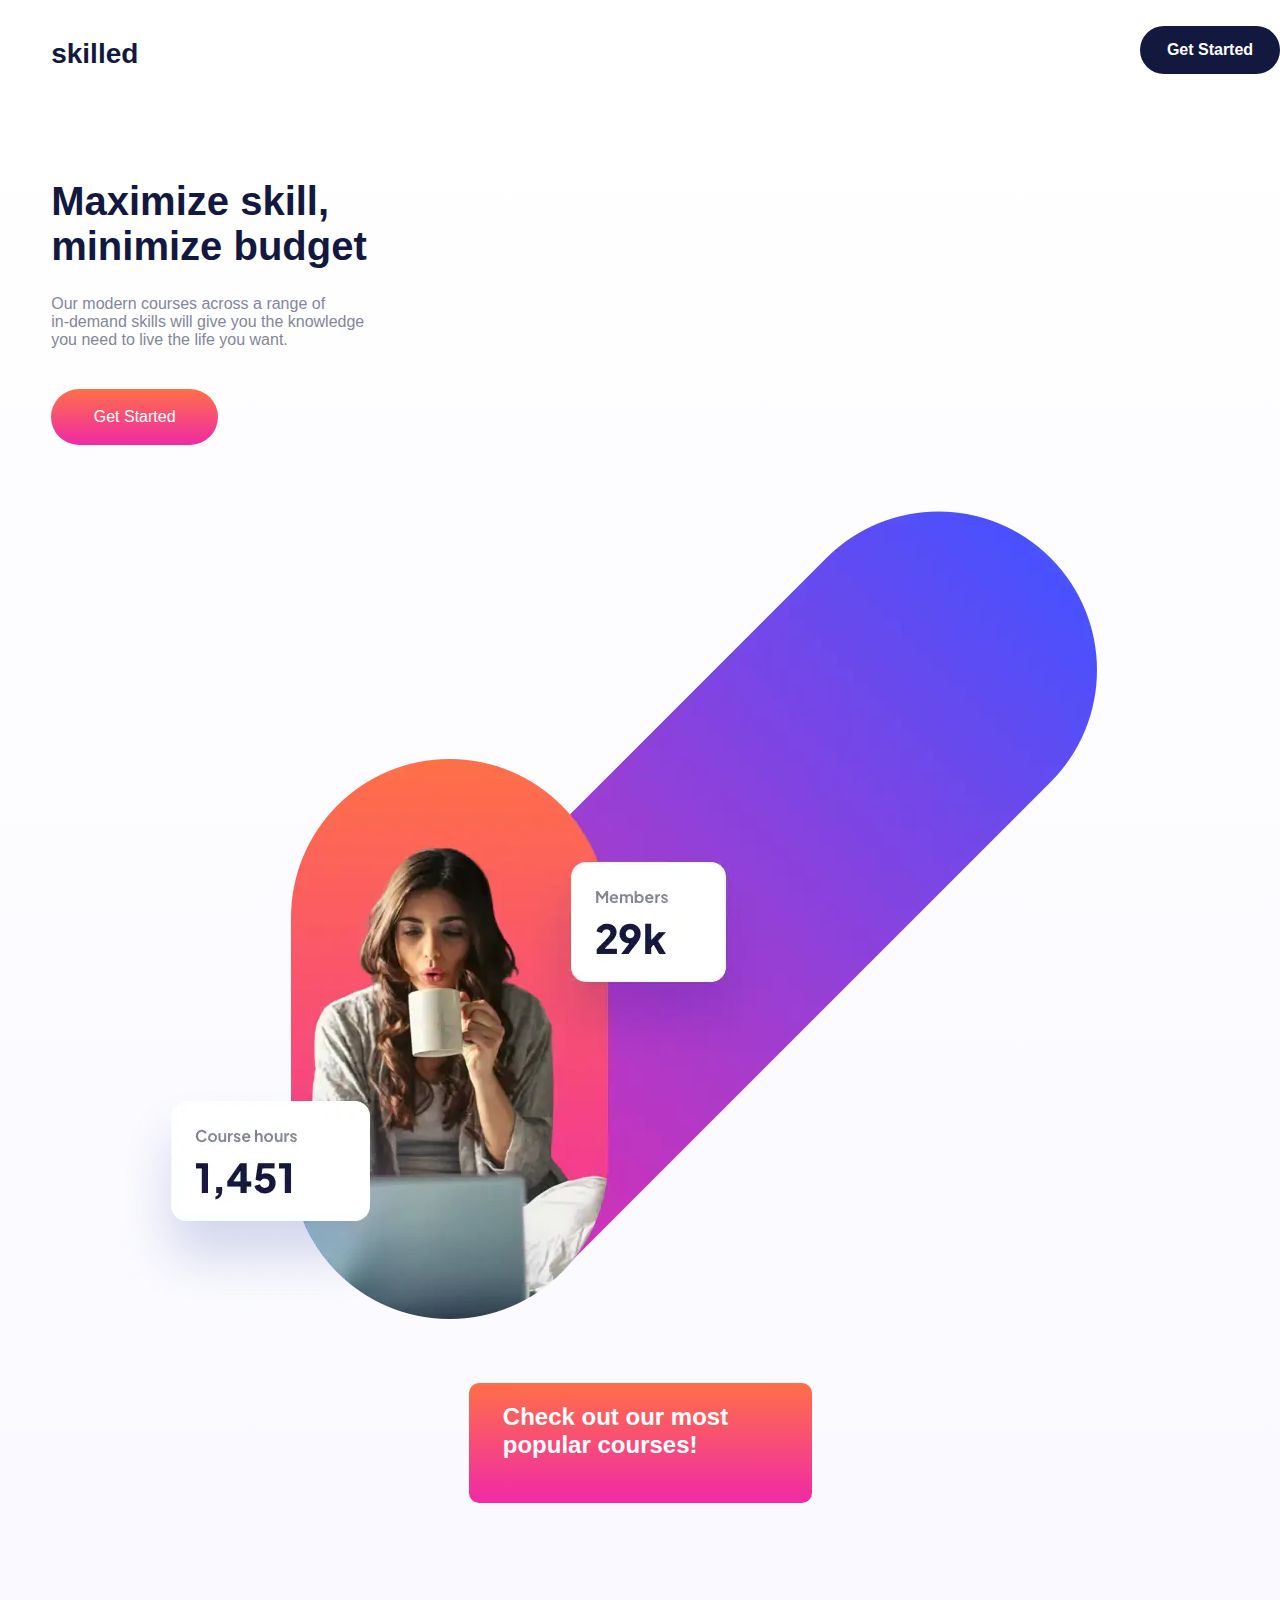
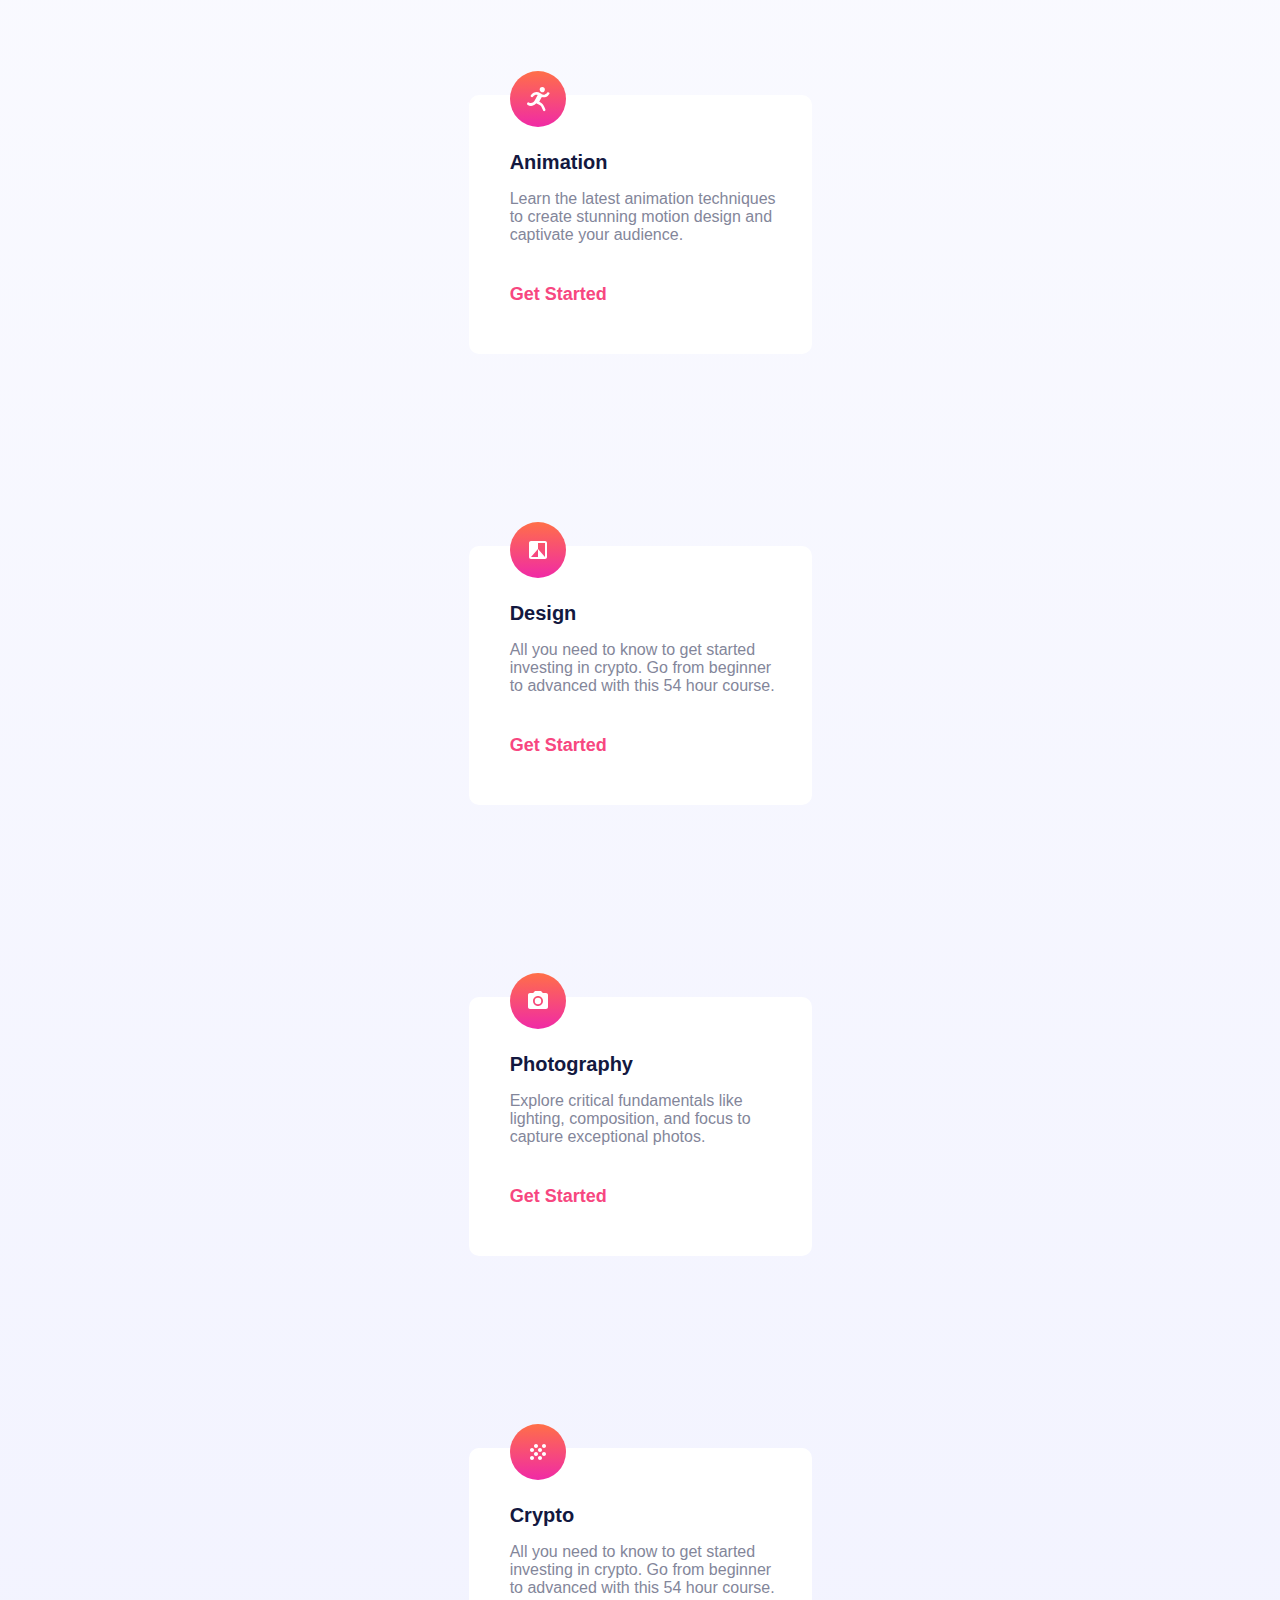
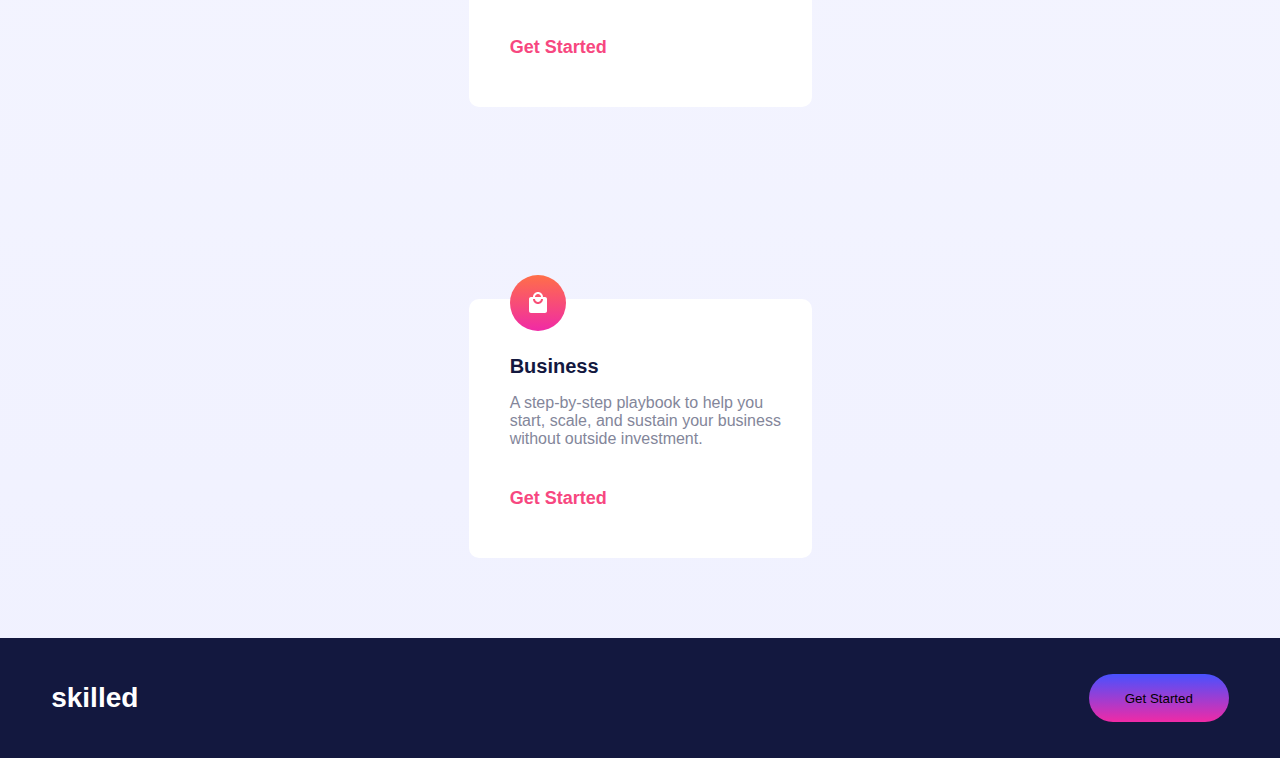
==== index.html @ dc14facd "skilled" ====
<!DOCTYPE html>
<html lang="en">
<head>
    <meta charset="UTF-8">
    <meta http-equiv="X-UA-Compatible" content="IE=edge">
    <meta name="viewport" content="width=device-width, initial-scale=1.0">
    <title> Skilled Elearning Landing Page </title>
    <link rel="stylesheet" href="./style.css">
    <link rel="styleshhet" href="./assets/stylesheet/main.css">
    <link rel="icon" type="image/x-icon" href="./assets/images/favicon-32x32.png">
</head>
<body>
    <div class="header">
        <a class="top-left"> skilled </a>
        <button class="first-button"> 
            <a class="top-right"> Get Started </a> 
        </button>
    </div>
    <div class="main">
        <div class="description">
            <h1 class="title"> Maximize skill, <br> minimize budget </h1>
            <p class="main-description"> Our modern courses across a range of
            <br> in-demand skills will give you the knowledge 
            <br> you need to live the life you want. </p>
            <button class="sec-button"> <a> Get Started </a> </button>
        </div>
        <div class="photo">
            <img class="girl" src="./assets/images/image-hero-mobile.png">
            <img id="girl1" src="assets/images/image-hero-desktop.webp">
        </div>
        <div class="check"> 
            <h2> Check out our most <br> popular courses! </h2>
        </div>
        <div class="courses">
            <div class="animation">
                <img class="anim-img" src="assets/images/icon-animation.svg">
                <strong> Animation </strong>
                <p> Learn the latest animation techniques
                <br> to create stunning motion design and 
                <br> captivate your audience. </p>
                <a> Get Started </a>
            </div>
            <div class="design"> 
                <img class="des-img" src="./assets/images/icon-design.svg">
                <strong> Design </strong>
                <p> All you need to know to get started 
                <br> investing in crypto. Go from beginner 
                <br> to advanced with this 54 hour course. </p>
                <a> Get Started </a>
            </div>
            <div class="photography"> 
                <img class="photo-img" src="./assets/images/icon-photography.svg">
                <strong> Photography </strong>
                <p> Explore critical fundamentals like 
                <br> lighting, composition, and focus to 
                <br> capture exceptional photos. </p>
                <a> Get Started </a>
            </div>
            <div class="crypto"> 
                <img class="crypto-img" src="./assets/images/icon-crypto.svg">
                <strong> Crypto </strong>
                <p> All you need to know to get started 
                <br> investing in crypto. Go from beginner 
                <br> to advanced with this 54 hour course. </p>
                <a> Get Started </a>
            </div>
            <div class="business"> 
                <img class="business-img" src="./assets/images/icon-business.svg">
                <strong> Business </strong>
                <p> A step-by-step playbook to help you 
                <br> start, scale, and sustain your business 
                <br> without outside investment. </p>
                <a> Get Started </a>
            </div>
        </div>
    </div>
    <div class="footer">
        <div class="last">
            <a> skilled </a>
            <button class="last-start"> Get Started </button>
        </div>
    </div>
</body>
</html>
---- style.css ----
body {
    font-family: "plus Jakarta Sans", Arial, Helvetica, sans-serif;
    overflow-x: hidden;
    background-color: blue; /* for browsers that does not support gradients */
    background-image: linear-gradient(#FFFFFF, #F0F1FF);
    background-repeat: no-repeat;
    margin: 0px;
}

.header {
    display: flex;
    justify-content: space-between;
}

.main {
    display: flex;
    flex-direction: column;  
    overflow: hidden;
}

.top-left {
    font-size: 28px;
    font-weight: 800;
    color: #13183F;
    margin-left: 4%;
    margin-top: 1%;
}

.first-button {
    width: 140px;
    height: 48px;
    border-radius: 28px;
    background-color: #13183F;
    margin-top: 1%;
    border: none;
}

.first-button:focus {
    border: none;
    outline: none;
}

.top-right {
    font-weight: 700;
    font-size: 16px;
    color: #FFFFFF;
}

.description {
    margin-left: 4%;
}

.title {
    font-size: 40px;
    font-weight: 700px;
    color: #13183F;
    margin-top: 45px;
}

.girl1 {
    display: none;
}

.main-description {
    font-size: 16px;
    font-weight: 500px;
    color: #83869A;
}

.sec-button {
    width: 167px;
    height: 56px;
    border-radius: 32px;
    background-color: red; /* for browsers that does not support gradients */
    background-image: linear-gradient(#FF6F48, #F02AA6);
    margin-top: 24px;
    border: none;
}

.sec-button:focus {
    border: none;
    outline: none;
}

.sec-button a {
    font-size: 16px;
    font-weight: 700px;
    color: #FFFFFF;
}

.photo {
    display: flex;
    justify-content: center;
}

.check {
    width: 343px;
    height: 120px;
    border-radius: 10px;
    background-color: red; /* for browsers that does not support gradients */
    background-image: linear-gradient(#FF6F48, #F02AA6);
    margin: auto;
}

.check h2 {
    font-size: 24px;
    font-weight: 800px;
    color: #FFFFFF;
    margin-left: 10%;
}

.courses {
    display: flex;
    flex-direction: column;
    align-items: center;
}

.courses div {
    display: flex;
    flex-direction: column;
    margin-top: 15%;
    border-radius: 10px;
    width: 343px;
    height: 259px;
    background-color: white;
}

.anim-img {
    width: 56px;
    height: 56px;
    margin-left: 12%;
    margin-top: -24px;
}

.animation strong {
    font-size: 20px;
    font-weight: 800;
    color: #13183F;
    margin-left: 12%;
    margin-top: 24px;
}

.animation p {
    font-size: 16px;
    font-weight: 500;
    color: #83869A;
    margin-left: 12%;
    margin-top: 16px;
}

.animation a {
    font-size: 18px;
    font-weight: 700;
    color: #F74780;
    margin-left: 12%;
    margin-top: 24px;
}

.des-img {
    width: 56px;
    height: 56px;
    margin-left: 12%;
    margin-top: -24px;
}

.design strong {
    font-size: 20px;
    font-weight: 800;
    color: #13183F;
    margin-left: 12%;
    margin-top: 24px;
}

.design p {
    font-size: 16px;
    font-weight: 500;
    color: #83869A;
    margin-left: 12%;
    margin-top: 16px;
}

.design a {
    font-size: 18px;
    font-weight: 700;
    color: #F74780;
    margin-left: 12%;
    margin-top: 24px;
}

.photo-img {
    width: 56px;
    height: 56px;
    margin-left: 12%;
    margin-top: -24px; 
}

.photography strong {
    font-size: 20px;
    font-weight: 800;
    color: #13183F;
    margin-left: 12%;
    margin-top: 24px;
}

.photography p {
    font-size: 16px;
    font-weight: 500;
    color: #83869A;
    margin-left: 12%;
    margin-top: 16px;
}

.photography a {
    font-size: 18px;
    font-weight: 700;
    color: #F74780;
    margin-left: 12%;
    margin-top: 9%;
    margin-top: 24px;
}

.crypto-img {
    width: 56px;
    height: 56px;
    margin-left: 12%;
    margin-top: -24px;
}

.crypto strong {
    font-size: 20px;
    font-weight: 800;
    color: #13183F;
    margin-left: 12%;
    margin-top: 24px;
}

.crypto p {
    font-size: 16px;
    font-weight: 500;
    color: #83869A;
    margin-left: 12%;
    margin-top: 16px;
}

.crypto a {
    font-size: 18px;
    font-weight: 700;
    color: #F74780;
    margin-left: 12%;
    margin-top: 9%;
    margin-top: 24px;
}

.business-img {
    width: 56px;
    height: 56px;
    margin-left: 12%;
    margin-top: -24px;
}

.business strong {
    font-size: 20px;
    font-weight: 800;
    color: #13183F;
    margin-left: 12%;
    margin-top: 24px;
}

.business p {
    font-size: 16px;
    font-weight: 500;
    color: #83869A;
    margin-left: 12%;
    margin-top: 16px;
}

.business a {
    font-size: 18px;
    font-weight: 700;
    color: #F74780;
    margin-left: 12%;
    margin-top: 9%;
    margin-top: 24px;
}

.last {
    display: flex;
    justify-content: space-between;
    align-items: center;
    width: 100%;
    height: 120px;
    background-color: #13183F;
    margin-top: 80px;
}

.last a {
    font-size: 28px;
    font-weight: 800;
    color: #FFFFFF;
    margin-left: 4%;
}

.last-start {
    width: 140px;
    height: 48px;
    background-color: blue; /* for browsers that does not support gradients */
    background-image: linear-gradient(#4851FF, #F02AA6);
    border-radius: 28px;
    margin-right: 4%;
    border: none;
}

.last-start:focus {
    border: none;
    outline: none;
}

@media all and (min-width: 768px) {
    body {
        background-color: black;
    }
    .top-left {
        margin-top: 3%;
    }

    .first-button {
        margin-top: 2%;
    }

    .title {
        margin-top: 105px;
    }
    .girl {
        display: none;
    }

    
    /* #girl1 {
        display: none;
        width: 155px;
        height: 100px;
        position: absolute;
        top: 0;
    }  */
}
---- assets/stylesheet/main.css ----
/* http://meyerweb.com/eric/tools/css/reset/ 
   v2.0 | 20110126
   License: none (public domain)
*/

html, body, div, span, applet, object, iframe,
h1, h2, h3, h4, h5, h6, p, blockquote, pre,
a, abbr, acronym, address, big, cite, code,
del, dfn, em, img, ins, kbd, q, s, samp,
small, strike, strong, sub, sup, tt, var,
b, u, i, center,
dl, dt, dd, ol, ul, li,
fieldset, form, label, legend,
table, caption, tbody, tfoot, thead, tr, th, td,
article, aside, canvas, details, embed, 
figure, figcaption, footer, header, hgroup, 
menu, nav, output, ruby, section, summary,
time, mark, audio, video {
	margin: 0;
	padding: 0;
	border: 0;
	font-size: 100%;
	font: inherit;
	vertical-align: baseline;
}
/* HTML5 display-role reset for older browsers */
article, aside, details, figcaption, figure, 
footer, header, hgroup, menu, nav, section {
	display: block;
}
body {
	line-height: 1;
}
ol, ul {
	list-style: none;
}
blockquote, q {
	quotes: none;
}
blockquote:before, blockquote:after,
q:before, q:after {
	content: '';
	content: none;
}
table {
	border-collapse: collapse;
	border-spacing: 0;
}
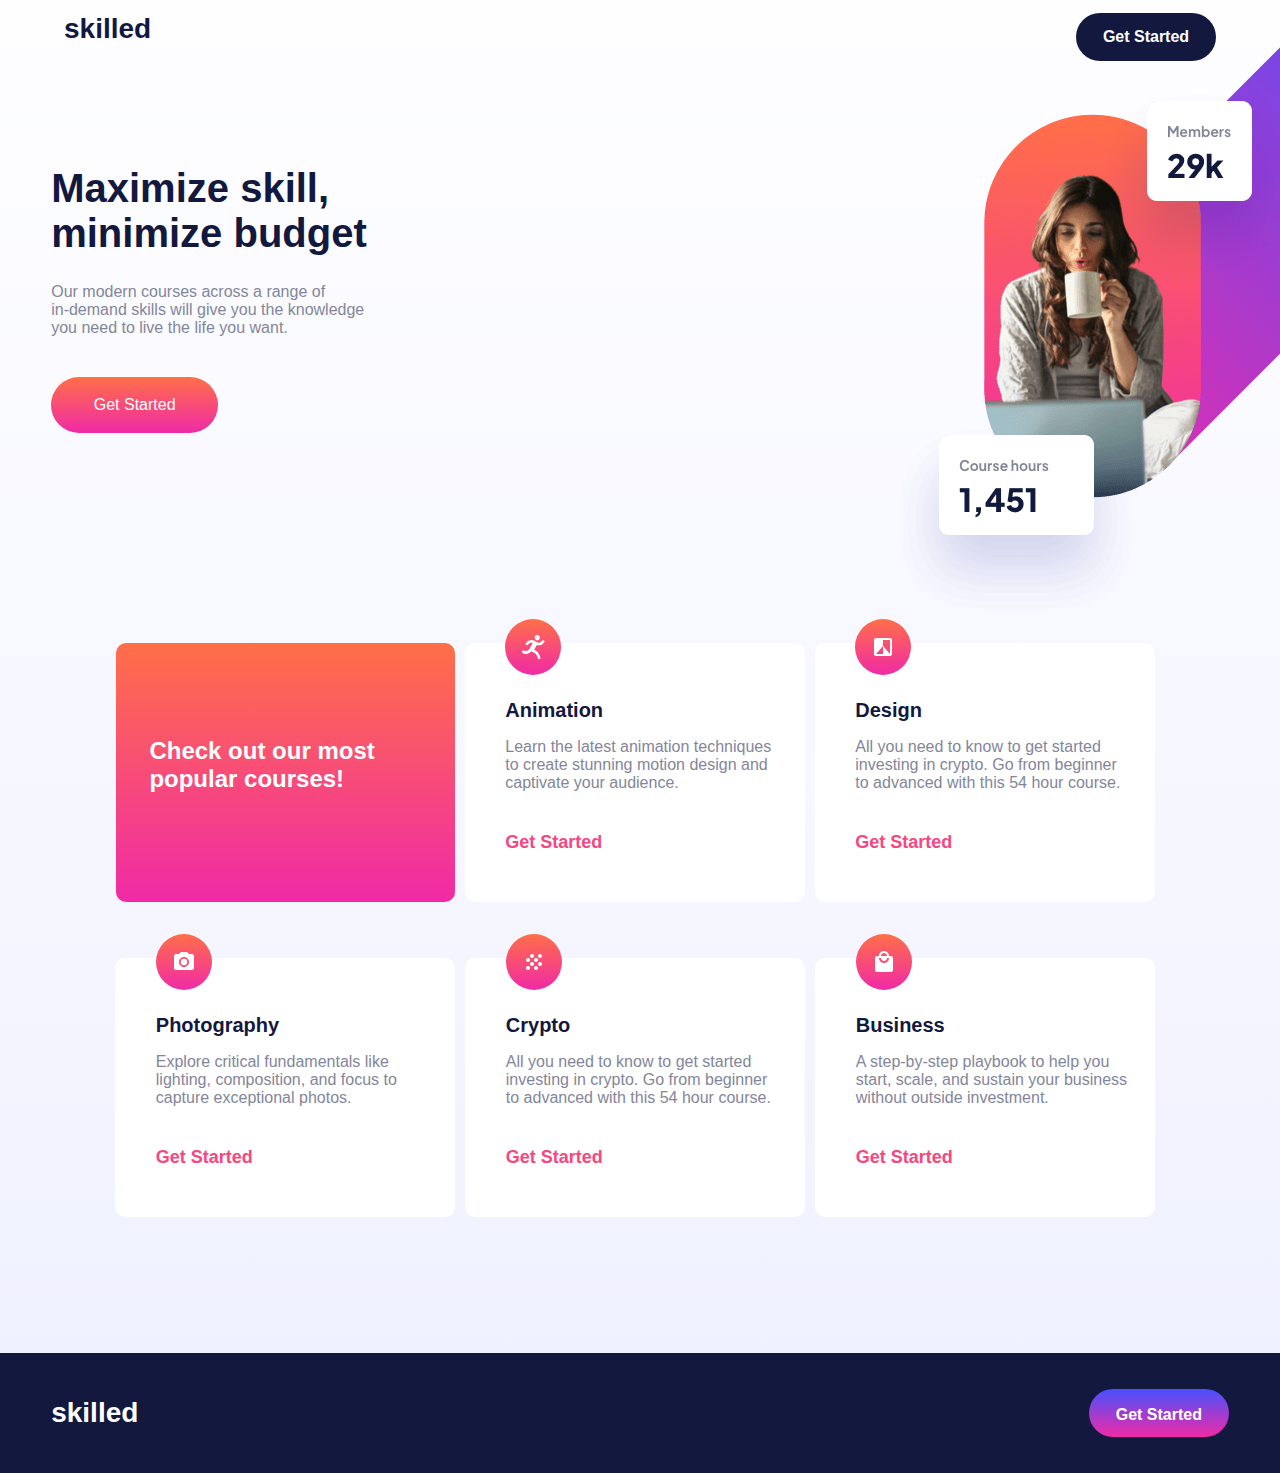
==== commit 97fa63e7: "changed" ====
--- a/index.html
+++ b/index.html
@@ -26,19 +26,18 @@
         </div>
         <div class="photo">
             <img class="girl" src="./assets/images/image-hero-mobile.png">
-            <img id="girl1" src="assets/images/image-hero-desktop.webp">
-        </div>
-        <div class="check"> 
-            <h2> Check out our most <br> popular courses! </h2>
         </div>
         <div class="courses">
+            <div id ="check"> 
+                <h2> Check out our most <br> popular courses! </h2>
+            </div>
             <div class="animation">
                 <img class="anim-img" src="assets/images/icon-animation.svg">
                 <strong> Animation </strong>
                 <p> Learn the latest animation techniques
                 <br> to create stunning motion design and 
                 <br> captivate your audience. </p>
-                <a> Get Started </a>
+                <a> Get Started </a> 
             </div>
             <div class="design"> 
                 <img class="des-img" src="./assets/images/icon-design.svg">
@@ -77,7 +76,7 @@
     <div class="footer">
         <div class="last">
             <a> skilled </a>
-            <button class="last-start"> Get Started </button>
+            <button class="last-start"> <p> Get Started </p> </button>
         </div>
     </div>
 </body>
--- a/style.css
+++ b/style.css
@@ -1,8 +1,8 @@
 body {
     font-family: "plus Jakarta Sans", Arial, Helvetica, sans-serif;
     overflow-x: hidden;
-    background-color: blue; /* for browsers that does not support gradients */
-    background-image: linear-gradient(#FFFFFF, #F0F1FF);
+    background-color: white; /* for browsers that does not support gradients */
+    background: linear-gradient(#FFFFFF, #F0F1FF);
     background-repeat: no-repeat;
     margin: 0px;
 }
@@ -32,6 +32,7 @@
     border-radius: 28px;
     background-color: #13183F;
     margin-top: 1%;
+    margin-right: 4%;
     border: none;
 }
 
@@ -55,10 +56,6 @@
     font-weight: 700px;
     color: #13183F;
     margin-top: 45px;
-}
-
-.girl1 {
-    display: none;
 }
 
 .main-description {
@@ -93,16 +90,13 @@
     justify-content: center;
 }
 
-.check {
-    width: 343px;
-    height: 120px;
-    border-radius: 10px;
+#check {
     background-color: red; /* for browsers that does not support gradients */
     background-image: linear-gradient(#FF6F48, #F02AA6);
-    margin: auto;
-}
-
-.check h2 {
+    height: 120px;
+}
+
+#check h2 {
     font-size: 24px;
     font-weight: 800px;
     color: #FFFFFF;
@@ -118,7 +112,6 @@
 .courses div {
     display: flex;
     flex-direction: column;
-    margin-top: 15%;
     border-radius: 10px;
     width: 343px;
     height: 259px;
@@ -154,6 +147,7 @@
     color: #F74780;
     margin-left: 12%;
     margin-top: 24px;
+    border: none;
 }
 
 .des-img {
@@ -310,6 +304,12 @@
     border: none;
 }
 
+.last p {
+    font-size: 16px;
+    font-weight: 700;
+    color: #FFFFFF;
+}
+
 .last-start:focus {
     border: none;
     outline: none;
@@ -317,29 +317,205 @@
 
 @media all and (min-width: 768px) {
     body {
-        background-color: black;
-    }
+        background-color: white; /* for browsers that does not support gradients */
+        background-image: url(./assets/images/image-hero-tablet.png), linear-gradient(#FFFFFF, #F0F1FF);
+        background-repeat: no-repeat; 
+        background-position-x: calc(100% + 300px), 0;
+        background-position-y: -100px; 
+    } 
+
     .top-left {
-        margin-top: 3%;
+        margin-left: 5%;
     }
 
     .first-button {
-        margin-top: 2%;
+        margin-right: 5%;
     }
 
     .title {
         margin-top: 105px;
     }
+
     .girl {
         display: none;
     }
 
+    .courses {
+        flex-direction: row;
+        flex-wrap: wrap;
+        justify-content: center;
+        margin-top: 210px;
+    }
+
+    .courses div {
+        margin-bottom: 56px;
+        width: 340px;
+        margin-right: 10px;
+    }
+
+    #check {
+        width: 339px;
+        height: 259px;
+    }
+
+    h2 {
+        padding-top: 22%;
+    }
+}
+
+@media all and (min-width: 1440px) {
+    body {
+        background-image: url(./assets/images/image-hero-desktop.png), linear-gradient(#FFFFFF, #F0F1FF); 
+        background-repeat: no-repeat;
+        background-position-x: calc(100% + 315px), 0;
+        background-position-y: -165px, 0; 
+    }
+
+    .top-left {
+        margin-left: 11%; 
+        font-size: 36px;
+    }
+
+    .first-button {
+        margin-right: 11%;
+        width: 167px;
+        height: 56px;
+    }
+
+    .first-button:hover {
+        opacity: 60%;
+    }
+
+    .first-button{cursor: pointer};
+
+    .top-right {
+        font-size: 18px;
+    }
+
+    .description {
+        margin-left: 11%;
+    }
+
+    .title {
+        font-size: 56px;
+        margin-top: 186px;
+    }
+
+    .main-discription {
+        font-size: 18px;
+        margin-top: 29px;
+    }
+
+    .sec-button {
+        height: 63px;
+        margin-top: 40px;
+    }
+
+    .sec-button:hover {
+        opacity: 60%;
+    }
+
+    .sec-button{cursor: pointer};
+
+    .courses {
+        flex-direction: row;
+        flex-wrap: wrap;
+        justify-content: center;
+        min-width: 1400px;
+        max-width: 50%;
+        justify-content: center;
+        max-width: 700px;
+    }
+
+    .courses div {
+        width: 350px;
+        height: 322px;
+        margin-bottom: 80px;
+        margin-right: 30px;
+    }
+
+    .courses a {
+        display: inline-block;
+        width: 104px;
+    }
     
-    /* #girl1 {
-        display: none;
-        width: 155px;
-        height: 100px;
-        position: absolute;
-        top: 0;
-    }  */
+    .courses a:hover {
+        opacity: 60%;
+    }
+
+    .courses a{cursor: pointer};
+
+    #check {
+        width: 350px;
+        min-height: 322px;
+        padding-top: 100px;
+        background-color: black;
+    }
+
+    .animation {
+        font-size: 24px;
+    }
+
+    .design {
+        font-size: 24px;
+    }
+
+    .photography {
+        font-size: 24px;
+    }
+
+    .crypto {
+        font-size: 24px;
+    }
+
+    .business {
+        font-size: 24px;
+    }
+
+    .animation p {
+        font-size: 18px;
+    }
+
+    .design p {
+        font-size: 18px;
+    }
+
+    .photography p {
+        font-size: 18px;
+    }
+
+    .crypto p {
+        font-size: 18px;
+    }
+
+    .business p {
+        font-size: 18px;
+    }
+
+    #check h2 {
+        font-size: 32px;
+        padding-top: 20%;
+    }
+
+    .last a {
+        font-size: 36px;
+        margin-left: 11%;
+    }
+
+    .last-start {
+        width: 167px;
+        height: 56px;
+        margin-right: 11%;
+    }
+
+    .last-start:hover {
+        opacity: 60%;
+    }
+
+    .last-start{cursor: pointer};
+
+    .last p {
+        font-size: 18px;   
+    } 
+
 }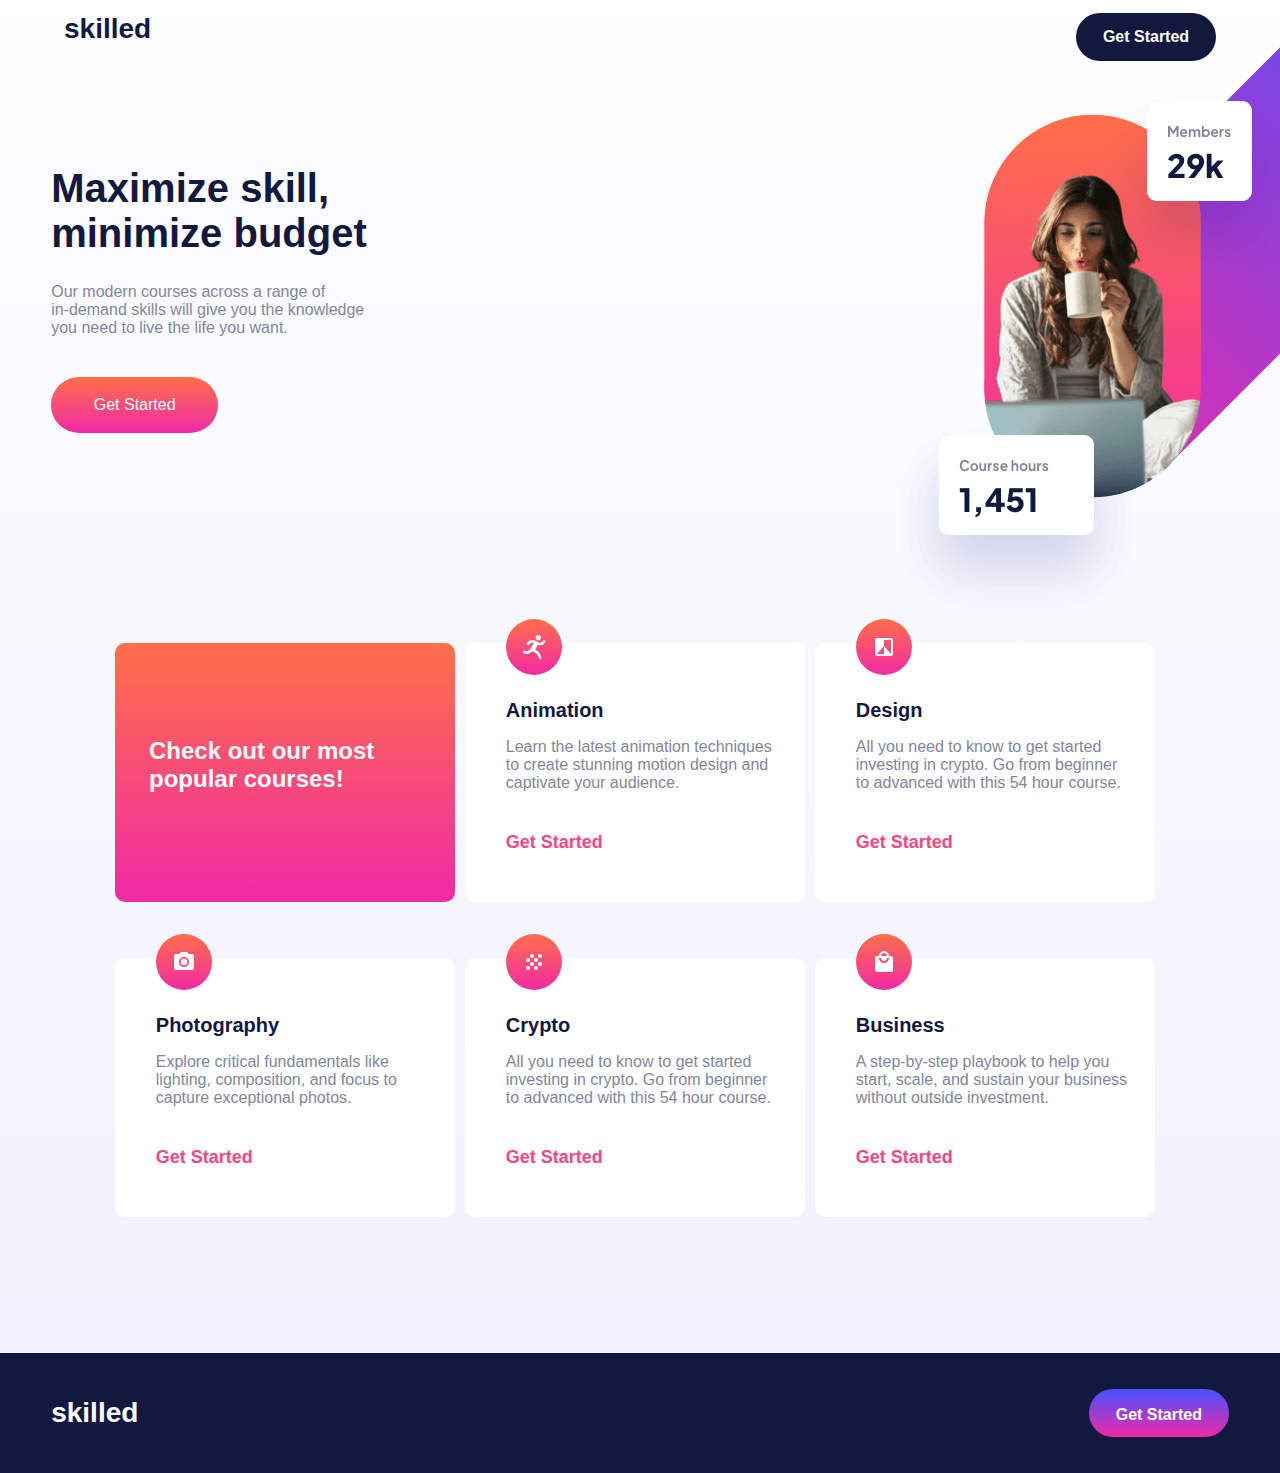
==== commit 6e94335c: "latest changes" ====
--- a/index.html
+++ b/index.html
@@ -28,7 +28,7 @@
             <img class="girl" src="./assets/images/image-hero-mobile.png">
         </div>
         <div class="courses">
-            <div id ="check"> 
+            <div class ="check"> 
                 <h2> Check out our most <br> popular courses! </h2>
             </div>
             <div class="animation">
--- a/style.css
+++ b/style.css
@@ -90,13 +90,7 @@
     justify-content: center;
 }
 
-#check {
-    background-color: red; /* for browsers that does not support gradients */
-    background-image: linear-gradient(#FF6F48, #F02AA6);
-    height: 120px;
-}
-
-#check h2 {
+.check h2 {
     font-size: 24px;
     font-weight: 800px;
     color: #FFFFFF;
@@ -116,6 +110,13 @@
     width: 343px;
     height: 259px;
     background-color: white;
+    margin-bottom: 40px;
+}
+
+.check {
+    background-color: red; /* for browsers that does not support gradients */
+    background-image: linear-gradient(#FF6F48, #F02AA6);
+    height: 120px !important;
 }
 
 .anim-img {
@@ -353,9 +354,9 @@
         margin-right: 10px;
     }
 
-    #check {
+    .check {
         width: 339px;
-        height: 259px;
+        height: 259px !important;
     }
 
     h2 {
@@ -445,10 +446,9 @@
 
     .courses a{cursor: pointer};
 
-    #check {
+    .check {
         width: 350px;
-        min-height: 322px;
-        padding-top: 100px;
+        height: 322px !important;
         background-color: black;
     }
 
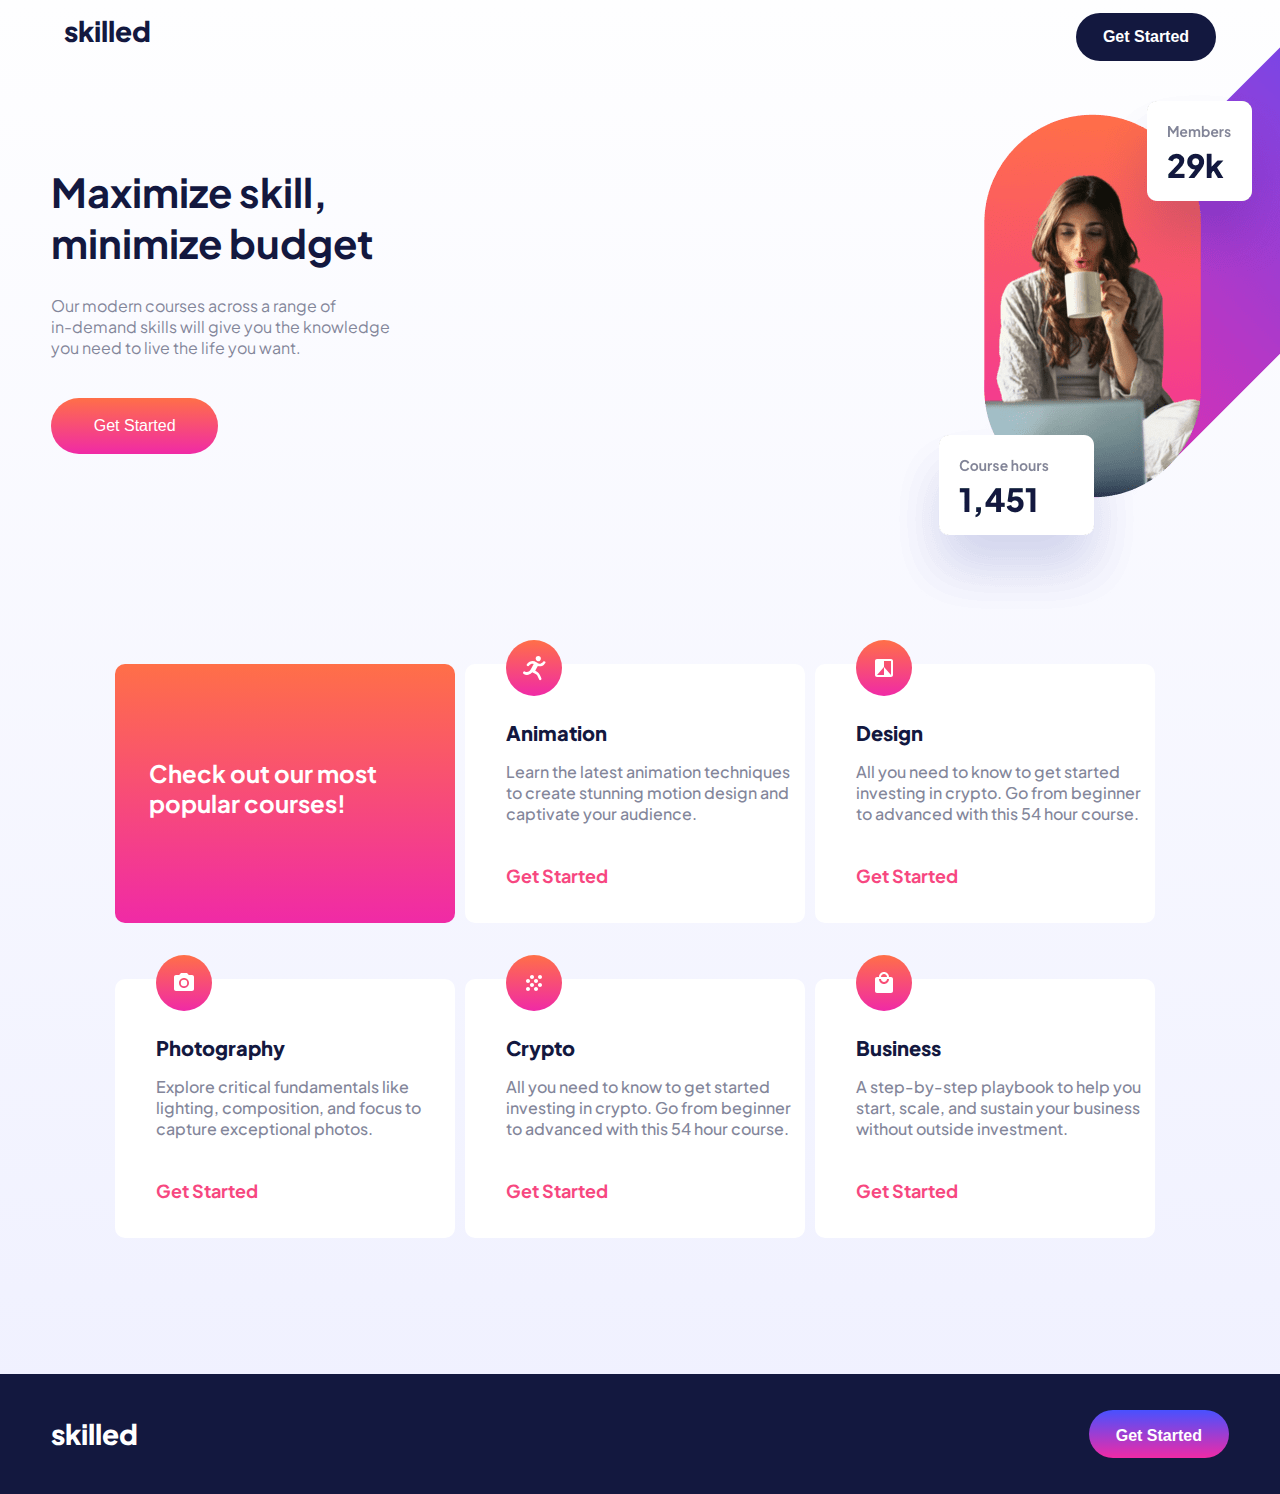
==== commit 880a736d: "final channges" ====
--- a/index.html
+++ b/index.html
@@ -1,12 +1,14 @@
 <!DOCTYPE html>
 <html lang="en">
 <head>
+    <link rel="preconnect" href="https://fonts.googleapis.com">
+    <link rel="preconnect" href="https://fonts.gstatic.com" crossorigin>
+    <link href="https://fonts.googleapis.com/css2?family=Montserrat:wght@500;700&family=Plus+Jakarta+Sans:wght@500;700;800&display=swap" rel="stylesheet">
     <meta charset="UTF-8">
     <meta http-equiv="X-UA-Compatible" content="IE=edge">
     <meta name="viewport" content="width=device-width, initial-scale=1.0">
     <title> Skilled Elearning Landing Page </title>
     <link rel="stylesheet" href="./style.css">
-    <link rel="styleshhet" href="./assets/stylesheet/main.css">
     <link rel="icon" type="image/x-icon" href="./assets/images/favicon-32x32.png">
 </head>
 <body>
--- a/style.css
+++ b/style.css
@@ -387,7 +387,7 @@
         opacity: 60%;
     }
 
-    .first-button{cursor: pointer};
+    .first-button{cursor: pointer;}
 
     .top-right {
         font-size: 18px;
@@ -416,7 +416,7 @@
         opacity: 60%;
     }
 
-    .sec-button{cursor: pointer};
+    .sec-button{cursor: pointer;}
 
     .courses {
         flex-direction: row;
@@ -444,7 +444,7 @@
         opacity: 60%;
     }
 
-    .courses a{cursor: pointer};
+    .courses a{cursor: pointer;}
 
     .check {
         width: 350px;
@@ -512,7 +512,7 @@
         opacity: 60%;
     }
 
-    .last-start{cursor: pointer};
+    .last-start{cursor: pointer;}
 
     .last p {
         font-size: 18px;   
